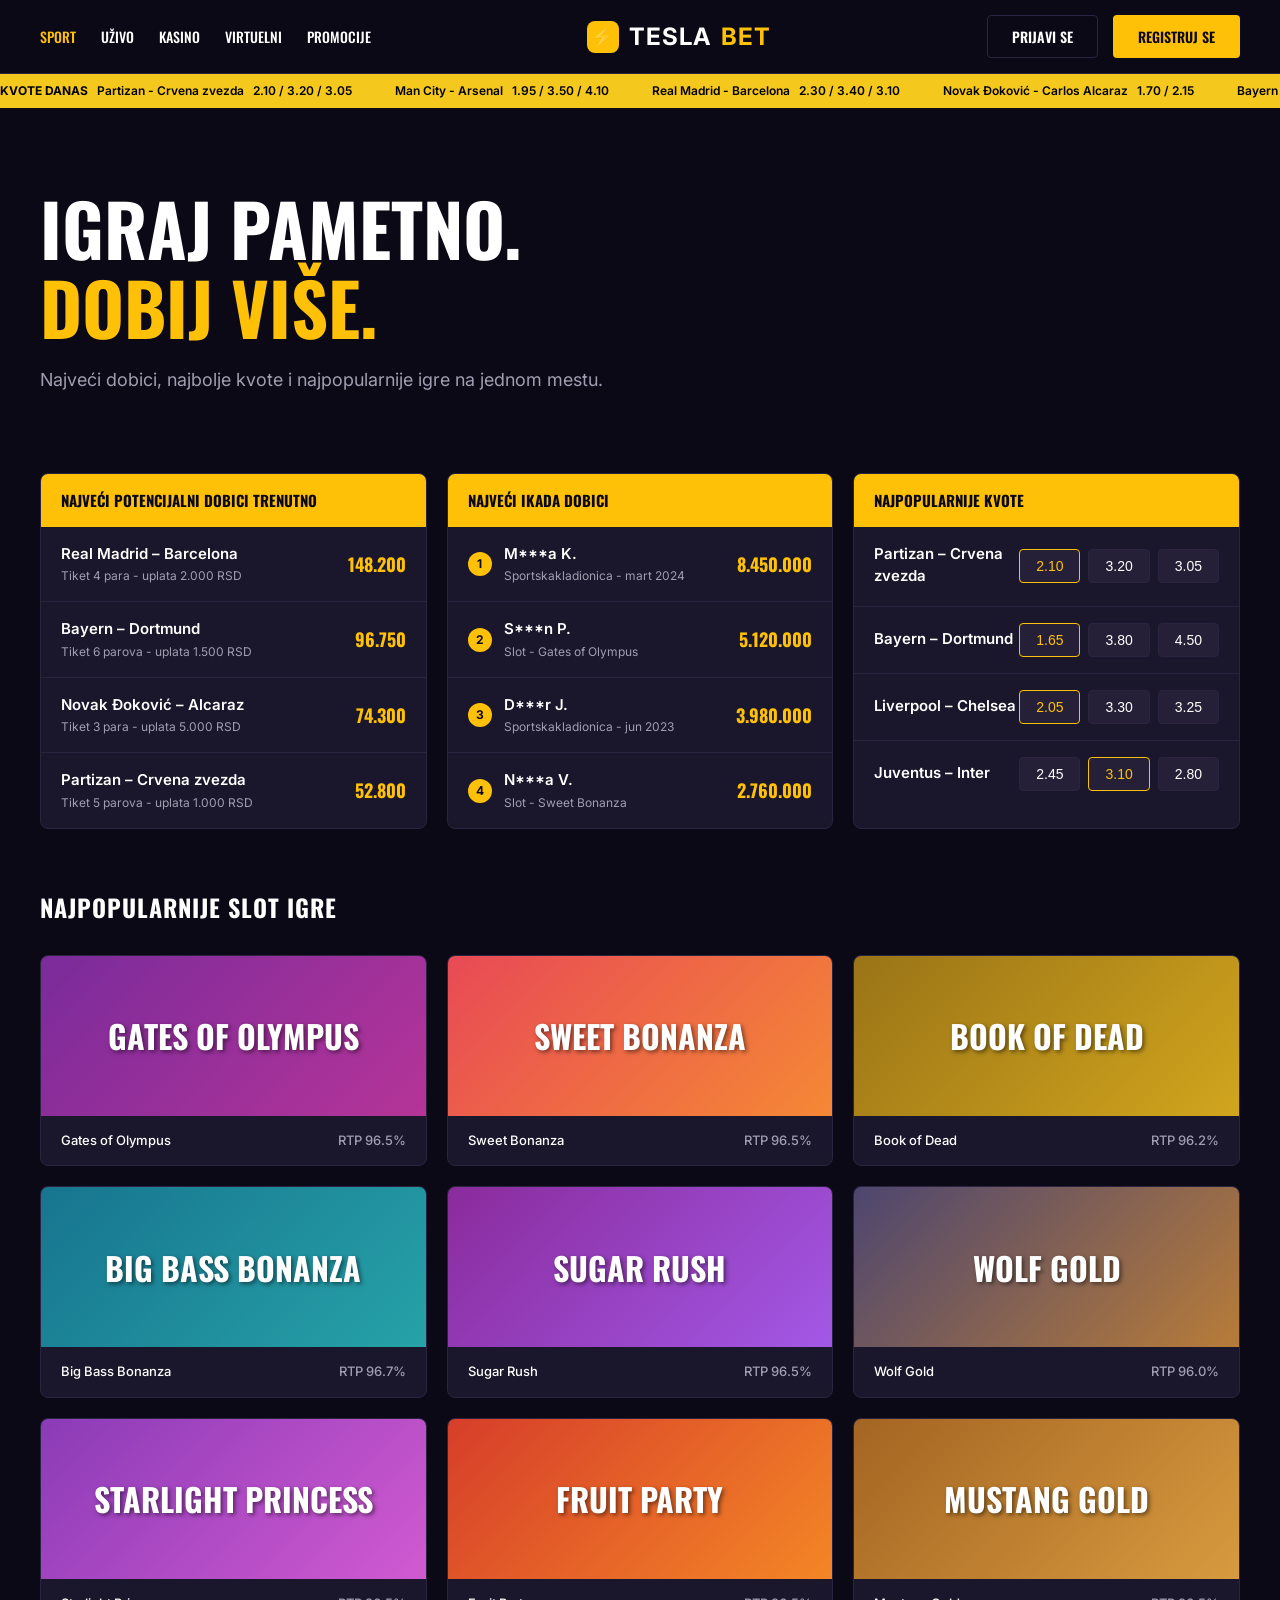
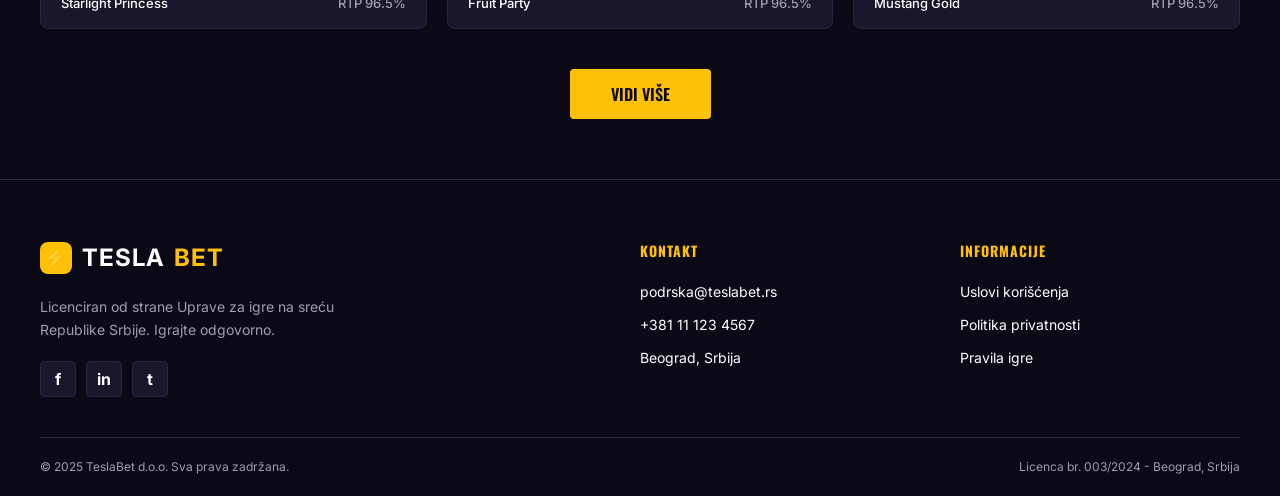
==== wwwroot/index.html @ c038f025 "Backend prepakovan" ====
<!DOCTYPE html>
<html lang="sr">
<head>
    <meta charset="UTF-8">
    <meta name="viewport" content="width=device-width, initial-scale=1.0">
    <title>Tesla Bet</title>
    <!-- Importing fonts to match the design -->
    <link href="https://fonts.googleapis.com/css2?family=Inter:wght@400;500;600&family=Oswald:wght@500;600;700&display=swap" rel="stylesheet">
    <link rel="stylesheet" href="pocetnaStrana.css">
</head>
<body>

    <!-- HEADER -->
    <header>
        <div class="nav-links">
            <a href="#" class="nav-link active">SPORT</a>
            <a href="#" class="nav-link">UŽIVO</a>
            <a href="#" class="nav-link">KASINO</a>
            <a href="#" class="nav-link">VIRTUELNI</a>
            <a href="#" class="nav-link">PROMOCIJE</a>
        </div>
        
        <div class="logo">
            <div class="logo-icon">⚡</div>
            <span>TESLA</span> <span class="yellow">BET</span>
        </div>

        <div class="auth-buttons">
            <button class="btn btn-outline"> <a href="/loginStrana/loginStrana.html">PRIJAVI SE</a> </button>
            <button class="btn btn-primary"> <a href="registracionaStrana.html">REGISTRUJ SE</a> </button>
        </div>
    </header>

    <!-- TICKER -->
    <div class="ticker-wrap">
        <div class="ticker-content">
            <span class="ticker-item"><strong>KVOTE DANAS</strong> &nbsp; Partizan - Crvena zvezda &nbsp; 2.10 / 3.20 / 3.05</span>
            <span class="ticker-item">Man City - Arsenal &nbsp; 1.95 / 3.50 / 4.10</span>
            <span class="ticker-item">Real Madrid - Barcelona &nbsp; 2.30 / 3.40 / 3.10</span>
            <span class="ticker-item">Novak Đoković - Carlos Alcaraz &nbsp; 1.70 / 2.15</span>
            <span class="ticker-item">Bayern - Dortmund &nbsp; 1.65 / 3.80 / 4.50</span>
            <span class="ticker-item">PSG - Marseille &nbsp; 1.55 / 3.90 / 5.00</span>
            <span class="ticker-item">Liverpool - Chelsea &nbsp; 2.05 / 3.30 / 3.25</span>
            
            <!-- Duplicated for infinite effect -->
            <span class="ticker-item"><strong>KVOTE DANAS</strong> &nbsp; Partizan - Crvena zvezda &nbsp; 2.10 / 3.20 / 3.05</span>
            <span class="ticker-item">Man City - Arsenal &nbsp; 1.95 / 3.50 / 4.10</span>
            <span class="ticker-item">Real Madrid - Barcelona &nbsp; 2.30 / 3.40 / 3.10</span>
            <span class="ticker-item">Novak Đoković - Carlos Alcaraz &nbsp; 1.70 / 2.15</span>
            <span class="ticker-item">Bayern - Dortmund &nbsp; 1.65 / 3.80 / 4.50</span>
            <span class="ticker-item">PSG - Marseille &nbsp; 1.55 / 3.90 / 5.00</span>
            <span class="ticker-item">Liverpool - Chelsea &nbsp; 2.05 / 3.30 / 3.25</span>
        </div>
    </div>

    <!-- HERO SECTION -->
    <section class="hero">
        <h1>IGRAJ PAMETNO.<br><span class="yellow">DOBIJ VIŠE.</span></h1>
        <p>Najveći dobici, najbolje kvote i najpopularnije igre na jednom mestu.</p>
    </section>

    <!-- DASHBOARD GRID (3 Columns) -->
    <section class="dashboard-grid">
        
        <!-- Column 1: Biggest Potential Wins -->
        <div class="card">
            <div class="card-header">NAJVEĆI POTENCIJALNI DOBICI TRENUTNO</div>
            <ul class="card-list">
                <li>
                    <div class="list-item-info">
                        <h4>Real Madrid – Barcelona</h4>
                        <p>Tiket 4 para - uplata 2.000 RSD</p>
                    </div>
                    <div class="list-item-value">148.200</div>
                </li>
                <li>
                    <div class="list-item-info">
                        <h4>Bayern – Dortmund</h4>
                        <p>Tiket 6 parova - uplata 1.500 RSD</p>
                    </div>
                    <div class="list-item-value">96.750</div>
                </li>
                <li>
                    <div class="list-item-info">
                        <h4>Novak Đoković – Alcaraz</h4>
                        <p>Tiket 3 para - uplata 5.000 RSD</p>
                    </div>
                    <div class="list-item-value">74.300</div>
                </li>
                <li>
                    <div class="list-item-info">
                        <h4>Partizan – Crvena zvezda</h4>
                        <p>Tiket 5 parova - uplata 1.000 RSD</p>
                    </div>
                    <div class="list-item-value">52.800</div>
                </li>
            </ul>
        </div>

        <!-- Column 2: Biggest Wins Ever -->
        <div class="card">
            <div class="card-header">NAJVEĆI IKADA DOBICI</div>
            <ul class="card-list">
                <li>
                    <div class="winner-item-left">
                        <div class="rank-circle">1</div>
                        <div class="list-item-info">
                            <h4>M***a K.</h4>
                            <p>Sportskakladionica - mart 2024</p>
                        </div>
                    </div>
                    <div class="list-item-value">8.450.000</div>
                </li>
                <li>
                    <div class="winner-item-left">
                        <div class="rank-circle">2</div>
                        <div class="list-item-info">
                            <h4>S***n P.</h4>
                            <p>Slot - Gates of Olympus</p>
                        </div>
                    </div>
                    <div class="list-item-value">5.120.000</div>
                </li>
                <li>
                    <div class="winner-item-left">
                        <div class="rank-circle">3</div>
                        <div class="list-item-info">
                            <h4>D***r J.</h4>
                            <p>Sportskakladionica - jun 2023</p>
                        </div>
                    </div>
                    <div class="list-item-value">3.980.000</div>
                </li>
                <li>
                    <div class="winner-item-left">
                        <div class="rank-circle">4</div>
                        <div class="list-item-info">
                            <h4>N***a V.</h4>
                            <p>Slot - Sweet Bonanza</p>
                        </div>
                    </div>
                    <div class="list-item-value">2.760.000</div>
                </li>
            </ul>
        </div>

        <!-- Column 3: Most Popular Odds -->
        <div class="card">
            <div class="card-header">NAJPOPULARNIJE KVOTE</div>
            <ul class="card-list">
                <li>
                    <div class="list-item-info">
                        <h4>Partizan – Crvena zvezda</h4>
                    </div>
                    <div class="odds-grid">
                        <button class="odds-btn active">2.10</button>
                        <button class="odds-btn">3.20</button>
                        <button class="odds-btn">3.05</button>
                    </div>
                </li>
                <li>
                    <div class="list-item-info">
                        <h4>Bayern – Dortmund</h4>
                    </div>
                    <div class="odds-grid">
                        <button class="odds-btn active">1.65</button>
                        <button class="odds-btn">3.80</button>
                        <button class="odds-btn">4.50</button>
                    </div>
                </li>
                <li>
                    <div class="list-item-info">
                        <h4>Liverpool – Chelsea</h4>
                    </div>
                    <div class="odds-grid">
                        <button class="odds-btn active">2.05</button>
                        <button class="odds-btn">3.30</button>
                        <button class="odds-btn">3.25</button>
                    </div>
                </li>
                <li>
                    <div class="list-item-info">
                        <h4>Juventus – Inter</h4>
                    </div>
                    <div class="odds-grid">
                        <button class="odds-btn">2.45</button>
                        <button class="odds-btn active">3.10</button>
                        <button class="odds-btn">2.80</button>
                    </div>
                </li>
            </ul>
        </div>

    </section>

    <!-- SLOT GAMES SECTION -->
    <section class="slots-section">
        <h2 class="section-title">NAJPOPULARNIJE SLOT IGRE</h2>
        
        <div class="slots-grid">
            <!-- Row 1 -->
            <div class="slot-card">
                <div class="slot-image bg-gates">
                    <h3>GATES OF OLYMPUS</h3>
                </div>
                <div class="slot-info">
                    <span>Gates of Olympus</span>
                    <span class="rtp">RTP 96.5%</span>
                </div>
            </div>
            <div class="slot-card">
                <div class="slot-image bg-sweet">
                    <h3>SWEET BONANZA</h3>
                </div>
                <div class="slot-info">
                    <span>Sweet Bonanza</span>
                    <span class="rtp">RTP 96.5%</span>
                </div>
            </div>
            <div class="slot-card">
                <div class="slot-image bg-book">
                    <h3>BOOK OF DEAD</h3>
                </div>
                <div class="slot-info">
                    <span>Book of Dead</span>
                    <span class="rtp">RTP 96.2%</span>
                </div>
            </div>

            <!-- Row 2 -->
            <div class="slot-card">
                <div class="slot-image bg-bigbass">
                    <h3>BIG BASS BONANZA</h3>
                </div>
                <div class="slot-info">
                    <span>Big Bass Bonanza</span>
                    <span class="rtp">RTP 96.7%</span>
                </div>
            </div>
            <div class="slot-card">
                <div class="slot-image bg-sugar">
                    <h3>SUGAR RUSH</h3>
                </div>
                <div class="slot-info">
                    <span>Sugar Rush</span>
                    <span class="rtp">RTP 96.5%</span>
                </div>
            </div>
            <div class="slot-card">
                <div class="slot-image bg-wolf">
                    <h3>WOLF GOLD</h3>
                </div>
                <div class="slot-info">
                    <span>Wolf Gold</span>
                    <span class="rtp">RTP 96.0%</span>
                </div>
            </div>

            <!-- Row 3 -->
            <div class="slot-card">
                <div class="slot-image bg-starlight">
                    <h3>STARLIGHT PRINCESS</h3>
                </div>
                <div class="slot-info">
                    <span>Starlight Princess</span>
                    <span class="rtp">RTP 96.5%</span>
                </div>
            </div>
            <div class="slot-card">
                <div class="slot-image bg-fruit">
                    <h3>FRUIT PARTY</h3>
                </div>
                <div class="slot-info">
                    <span>Fruit Party</span>
                    <span class="rtp">RTP 96.5%</span>
                </div>
            </div>
            <div class="slot-card">
                <div class="slot-image bg-mustang">
                    <h3>MUSTANG GOLD</h3>
                </div>
                <div class="slot-info">
                    <span>Mustang Gold</span>
                    <span class="rtp">RTP 96.5%</span>
                </div>
            </div>
        </div>

        <button class="btn btn-primary btn-see-more">VIDI VIŠE</button>
    </section>

    <!-- FOOTER -->
    <footer>
        <div class="footer-content">
            <div class="footer-brand">
                <div class="logo">
                    <div class="logo-icon">⚡</div>
                    <span>TESLA</span> <span class="yellow">BET</span>
                </div>
                <p>Licenciran od strane Uprave za igre na sreću Republike Srbije. Igrajte odgovorno.</p>
                <div class="social-icons">
                    <a href="#" class="social-icon">f</a>
                    <a href="#" class="social-icon">in</a>
                    <a href="#" class="social-icon">t</a>
                </div>
            </div>

            <div class="footer-column">
                <h4>KONTAKT</h4>
                <ul>
                    <li><a href="mailto:podrska@teslabet.rs">podrska@teslabet.rs</a></li>
                    <li><a href="tel:+381111234567">+381 11 123 4567</a></li>
                    <li>Beograd, Srbija</li>
                </ul>
            </div>

            <div class="footer-column">
                <h4>INFORMACIJE</h4>
                <ul>
                    <li><a href="#">Uslovi korišćenja</a></li>
                    <li><a href="#">Politika privatnosti</a></li>
                    <li><a href="#">Pravila igre</a></li>
                </ul>
            </div>
        </div>

        <div class="footer-bottom">
            <p>© 2025 TeslaBet d.o.o. Sva prava zadržana.</p>
            <p>Licenca br. 003/2024 - Beograd, Srbija</p>
        </div>
    </footer>
 
</body>
</html>
---- wwwroot/pocetnaStrana.css ----
:root {
            /* Colors */
            --bg-dark: #0b0915;
            --bg-panel: #1a162b;
            --bg-panel-hover: #221c36;
            --primary-yellow: #ffc107;
            --primary-yellow-hover: #e0a800;
            --text-light: #ffffff;
            --text-muted: #a09eb0;
            --border-color: #2a2440;
            --ticker-bg: #f5c81e;
            --ticker-text: #000000;
        }

        * {
            margin: 0;
            padding: 0;
            box-sizing: border-box;
        }

        body {
            font-family: 'Inter', sans-serif;
            background-color: var(--bg-dark);
            color: var(--text-light);
            line-height: 1.5;
            overflow-x: hidden;
        }

        /* Typography */
        h1, h2, h3, h4, .brand-text, .nav-link, .btn, .section-title {
            font-family: 'Oswald', sans-serif;
            text-transform: uppercase;
        }

        a {
            text-decoration: none;
            color: inherit;
        }

        /* --- HEADER --- */
        header {
            display: flex;
            justify-content: space-between;
            align-items: center;
            padding: 15px 40px;
            background-color: var(--bg-dark);
            border-bottom: 1px solid var(--border-color);
        }

        .nav-links {
            display: flex;
            gap: 25px;
            font-weight: 500;
            font-size: 14px;
        }

        .nav-link:hover, .nav-link.active {
            color: var(--primary-yellow);
        }

        .logo {
            display: flex;
            align-items: center;
            gap: 10px;
            font-size: 24px;
            font-weight: 700;
            letter-spacing: 1px;
        }

        .logo-icon {
            background-color: var(--primary-yellow);
            color: var(--bg-dark);
            width: 32px;
            height: 32px;
            border-radius: 8px;
            display: flex;
            justify-content: center;
            align-items: center;
            font-weight: 900;
            font-size: 20px;
        }

        .logo span.yellow {
            color: var(--primary-yellow);
        }

        .auth-buttons {
            display: flex;
            gap: 15px;
        }

        .btn {
            padding: 10px 24px;
            border-radius: 4px;
            font-weight: 600;
            font-size: 14px;
            cursor: pointer;
            border: 1px solid transparent;
            transition: 0.2s ease;
        }

        .btn-outline {
            background: transparent;
            border-color: var(--border-color);
            color: var(--text-light);
        }

        .btn-outline:hover {
            border-color: var(--text-light);
        }

        .btn-primary {
            background-color: var(--primary-yellow);
            color: var(--bg-dark);
        }

        .btn-primary:hover {
            background-color: var(--primary-yellow-hover);
        }

        /* --- TICKER --- */
        .ticker-wrap {
            background-color: var(--ticker-bg);
            color: var(--ticker-text);
            padding: 8px 0;
            overflow: hidden;
            white-space: nowrap;
            font-size: 12px;
            font-weight: 600;
            font-family: 'Inter', sans-serif;
        }

        .ticker-content {
            display: inline-block;
            animation: ticker 25s linear infinite;
        }

        .ticker-item {
            margin-right: 40px;
        }

        @keyframes ticker {
            0% { transform: translate3d(0, 0, 0); }
            100% { transform: translate3d(-50%, 0, 0); }
        }

        /* --- HERO SECTION --- */
        .hero {
            padding: 80px 40px 40px;
            max-width: 1400px;
            margin: 0 auto;
        }

        .hero h1 {
            font-size: 72px;
            line-height: 1.1;
            margin-bottom: 20px;
        }

        .hero h1 .yellow {
            color: var(--primary-yellow);
        }

        .hero p {
            color: var(--text-muted);
            font-size: 18px;
            max-width: 600px;
        }

        /* --- MAIN DASHBOARD CARDS --- */
        .dashboard-grid {
            display: grid;
            grid-template-columns: repeat(3, 1fr);
            gap: 20px;
            max-width: 1400px;
            margin: 40px auto;
            padding: 0 40px;
        }

        .card {
            background-color: var(--bg-panel);
            border-radius: 8px;
            overflow: hidden;
            border: 1px solid var(--border-color);
        }

        .card-header {
            background-color: var(--primary-yellow);
            color: var(--bg-dark);
            padding: 15px 20px;
            font-weight: 700;
            font-size: 15px;
            text-transform: uppercase;
            font-family: 'Oswald', sans-serif;
        }

        .card-list {
            list-style: none;
        }

        .card-list li {
            display: flex;
            justify-content: space-between;
            align-items: center;
            padding: 16px 20px;
            border-bottom: 1px solid var(--border-color);
        }

        .card-list li:last-child {
            border-bottom: none;
        }

        .list-item-info h4 {
            font-size: 15px;
            font-weight: 600;
            font-family: 'Inter', sans-serif;
            text-transform: none;
            margin-bottom: 2px;
        }

        .list-item-info p {
            font-size: 12px;
            color: var(--text-muted);
        }

        .list-item-value {
            color: var(--primary-yellow);
            font-weight: 700;
            font-size: 18px;
            font-family: 'Oswald', sans-serif;
        }

        /* Winner List Specifics */
        .rank-circle {
            width: 24px;
            height: 24px;
            border-radius: 50%;
            background-color: var(--primary-yellow);
            color: var(--bg-dark);
            display: flex;
            justify-content: center;
            align-items: center;
            font-weight: bold;
            font-size: 12px;
            margin-right: 12px;
            flex-shrink: 0;
        }

        .winner-item-left {
            display: flex;
            align-items: center;
        }

        /* Odds Grid */
        .odds-grid {
            display: flex;
            gap: 8px;
        }

        .odds-btn {
            background-color: #252038;
            border: 1px solid var(--border-color);
            color: var(--text-light);
            padding: 8px 16px;
            border-radius: 4px;
            font-size: 14px;
            font-weight: 500;
            cursor: pointer;
            transition: 0.2s;
        }

        .odds-btn:hover {
            border-color: var(--primary-yellow);
        }

        .odds-btn.active {
            border-color: var(--primary-yellow);
            color: var(--primary-yellow);
        }

        /* --- SLOT GAMES SECTION --- */
        .slots-section {
            max-width: 1400px;
            margin: 60px auto;
            padding: 0 40px;
            text-align: center;
        }

        .section-title {
            text-align: left;
            font-size: 24px;
            margin-bottom: 30px;
            letter-spacing: 1px;
        }

        .slots-grid {
            display: grid;
            grid-template-columns: repeat(3, 1fr);
            gap: 20px;
            margin-bottom: 40px;
        }

        .slot-card {
            border-radius: 8px;
            overflow: hidden;
            background-color: var(--bg-panel);
            border: 1px solid var(--border-color);
            cursor: pointer;
            transition: transform 0.2s;
        }

        .slot-card:hover {
            transform: translateY(-4px);
        }

        /* Creating the colorful gradients based on screenshots */
        .slot-image {
            height: 160px;
            display: flex;
            justify-content: center;
            align-items: center;
            padding: 20px;
        }

        .slot-image h3 {
            font-size: 32px;
            text-shadow: 2px 2px 4px rgba(0,0,0,0.5);
            line-height: 1.1;
        }

        .bg-gates { background: linear-gradient(135deg, #7a2b9b, #b53498); }
        .bg-sweet { background: linear-gradient(135deg, #e84a55, #f58835); }
        .bg-book { background: linear-gradient(135deg, #9a7417, #d1a51d); }
        .bg-bigbass { background: linear-gradient(135deg, #17758f, #26a2a8); }
        .bg-sugar { background: linear-gradient(135deg, #8a2b9c, #a358e6); }
        .bg-wolf { background: linear-gradient(135deg, #4d4670, #b87c38); }
        .bg-starlight { background: linear-gradient(135deg, #8b3bb7, #d15ad1); }
        .bg-fruit { background: linear-gradient(135deg, #d63e2a, #f48626); }
        .bg-mustang { background: linear-gradient(135deg, #a36522, #d89a3e); }

        .slot-info {
            display: flex;
            justify-content: space-between;
            padding: 15px 20px;
            font-size: 13px;
            font-weight: 500;
        }

        .slot-info .rtp {
            color: var(--text-muted);
        }

        .btn-see-more {
            padding: 12px 40px;
            font-size: 16px;
        }

        /* --- FOOTER --- */
        footer {
            border-top: 1px solid var(--border-color);
            padding: 60px 40px 20px;
            margin-top: 60px;
        }

        .footer-content {
            max-width: 1400px;
            margin: 0 auto;
            display: grid;
            grid-template-columns: 2fr 1fr 1fr;
            gap: 40px;
            margin-bottom: 40px;
        }

        .footer-brand p {
            color: var(--text-muted);
            font-size: 14px;
            margin: 20px 0;
            max-width: 350px;
            line-height: 1.6;
        }

        .social-icons {
            display: flex;
            gap: 10px;
        }

        .social-icon {
            width: 36px;
            height: 36px;
            background-color: var(--bg-panel);
            border: 1px solid var(--border-color);
            border-radius: 4px;
            display: flex;
            justify-content: center;
            align-items: center;
            color: var(--text-light);
            font-weight: bold;
            font-family: 'Inter', sans-serif;
        }

        .social-icon:hover {
            background-color: var(--border-color);
        }

        .footer-column h4 {
            color: var(--primary-yellow);
            font-size: 14px;
            margin-bottom: 20px;
            letter-spacing: 1px;
        }

        .footer-column ul {
            list-style: none;
        }

        .footer-column ul li {
            margin-bottom: 12px;
            font-size: 14px;
            color: var(--text-light);
        }

        .footer-column ul li a:hover {
            color: var(--primary-yellow);
        }

        .footer-bottom {
            max-width: 1400px;
            margin: 0 auto;
            padding-top: 20px;
            border-top: 1px solid var(--border-color);
            display: flex;
            justify-content: space-between;
            font-size: 12px;
            color: var(--text-muted);
        }

        /* --- RESPONSIVE DESIGN --- */
        @media (max-width: 1024px) {
            .dashboard-grid, .slots-grid {
                grid-template-columns: repeat(2, 1fr);
            }
            .hero h1 { font-size: 56px; }
            .footer-content { grid-template-columns: 1fr 1fr; }
        }

        @media (max-width: 768px) {
            header { flex-wrap: wrap; gap: 15px; justify-content: center; }
            .nav-links { display: none; /* Hide main nav on mobile for simplicity */ }
            .dashboard-grid, .slots-grid {
                grid-template-columns: 1fr;
            }
            .hero h1 { font-size: 40px; }
            .footer-content { grid-template-columns: 1fr; }
            .footer-bottom { flex-direction: column; gap: 10px; text-align: center; }
            .hero, .dashboard-grid, .slots-section { padding-left: 20px; padding-right: 20px; }
        }
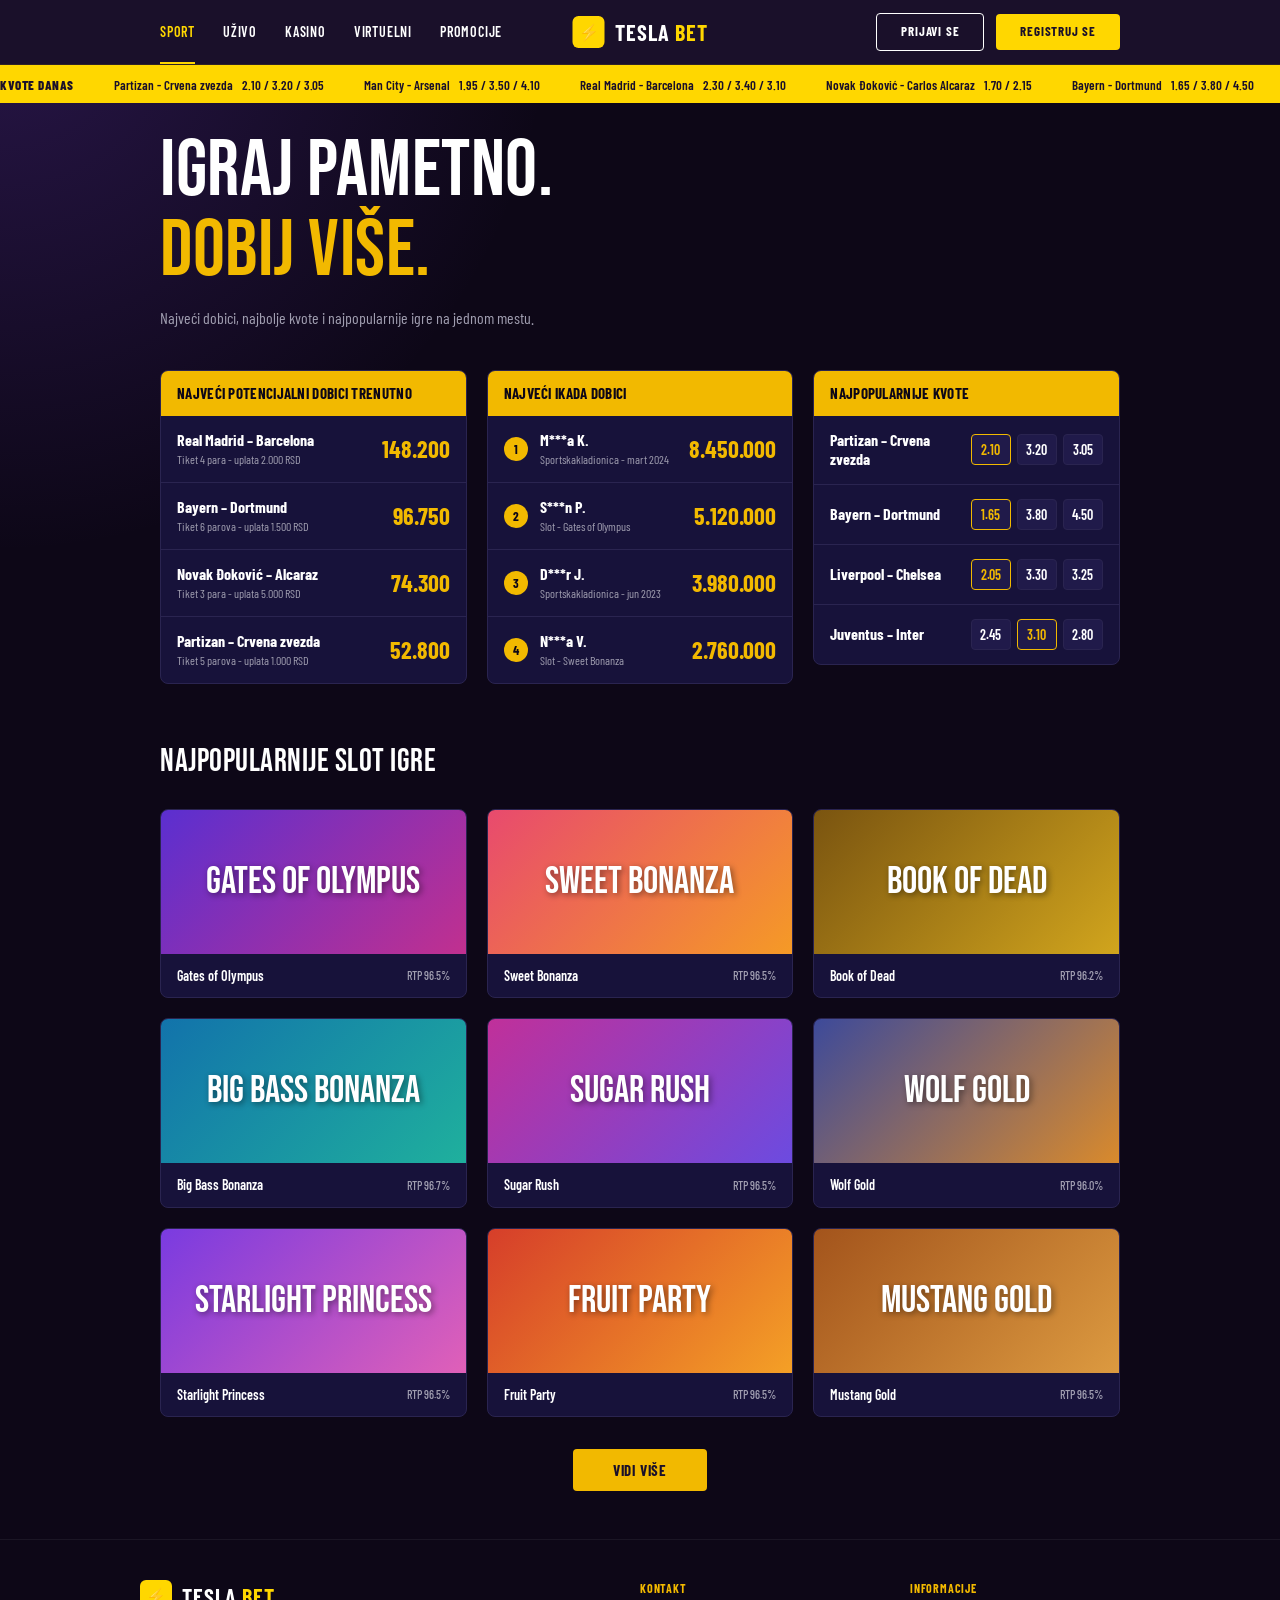
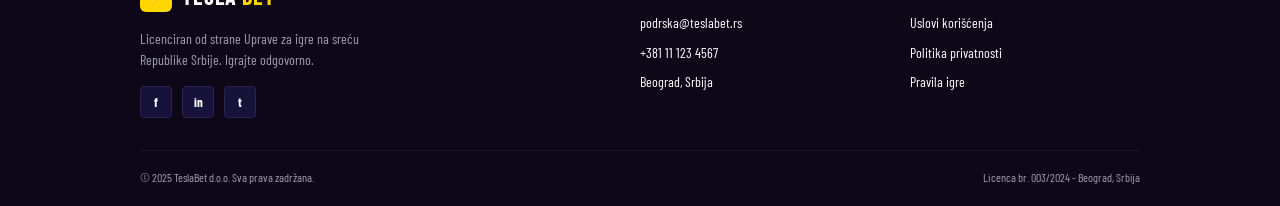
==== commit d64be0c5: "ispravka index.html / loginStrane & registracioneStrane klizeca traka sa igrama" ====
--- a/wwwroot/index.html
+++ b/wwwroot/index.html
@@ -4,46 +4,51 @@
     <meta charset="UTF-8">
     <meta name="viewport" content="width=device-width, initial-scale=1.0">
     <title>Tesla Bet</title>
-    <!-- Importing fonts to match the design -->
-    <link href="https://fonts.googleapis.com/css2?family=Inter:wght@400;500;600&family=Oswald:wght@500;600;700&display=swap" rel="stylesheet">
+    <link rel="preconnect" href="https://fonts.googleapis.com">
+    <link rel="preconnect" href="https://fonts.gstatic.com" crossorigin>
+    <link href="https://fonts.googleapis.com/css2?family=Bebas+Neue&family=Barlow+Condensed:wght@400;500;600;700;800&display=swap" rel="stylesheet">
     <link rel="stylesheet" href="pocetnaStrana.css">
 </head>
 <body>
 
-    <!-- HEADER -->
-    <header>
-        <div class="nav-links">
-            <a href="#" class="nav-link active">SPORT</a>
-            <a href="#" class="nav-link">UŽIVO</a>
-            <a href="#" class="nav-link">KASINO</a>
-            <a href="#" class="nav-link">VIRTUELNI</a>
-            <a href="#" class="nav-link">PROMOCIJE</a>
-        </div>
-        
-        <div class="logo">
-            <div class="logo-icon">⚡</div>
-            <span>TESLA</span> <span class="yellow">BET</span>
-        </div>
-
-        <div class="auth-buttons">
-            <button class="btn btn-outline"> <a href="/loginStrana/loginStrana.html">PRIJAVI SE</a> </button>
-            <button class="btn btn-primary"> <a href="registracionaStrana.html">REGISTRUJ SE</a> </button>
+    <!-- ===== HEADER ===== -->
+    <header class="header">
+        <div class="header-top">
+            <nav class="header-nav">
+                <a href="#" class="active">Sport</a>
+                <a href="#">Uživo</a>
+                <a href="#">Kasino</a>
+                <a href="#">Virtuelni</a>
+                <a href="#">Promocije</a>
+            </nav>
+
+            <a href="/wwwroot/index.html" class="header-logo">
+                <div class="logo-icon">⚡</div>
+                <div class="logo-text">Tesla <span class="yellow">Bet</span></div>
+            </a>
+
+            <div class="header-actions">
+                <a href="/wwwroot/loginStrana/loginStrana.html" class="btn-outline">Prijavi se</a>
+                <a href="/wwwroot/registracionaStrana.html" class="btn-primary">Registruj se</a>
+            </div>
         </div>
     </header>
 
-    <!-- TICKER -->
-    <div class="ticker-wrap">
-        <div class="ticker-content">
-            <span class="ticker-item"><strong>KVOTE DANAS</strong> &nbsp; Partizan - Crvena zvezda &nbsp; 2.10 / 3.20 / 3.05</span>
+    <!-- ===== TICKER ===== -->
+    <div class="sports-ticker">
+        <div class="sports-ticker-inner">
+            <span class="ticker-item"><strong>Kvote danas</strong></span>
+            <span class="ticker-item">Partizan - Crvena zvezda &nbsp; 2.10 / 3.20 / 3.05</span>
             <span class="ticker-item">Man City - Arsenal &nbsp; 1.95 / 3.50 / 4.10</span>
             <span class="ticker-item">Real Madrid - Barcelona &nbsp; 2.30 / 3.40 / 3.10</span>
             <span class="ticker-item">Novak Đoković - Carlos Alcaraz &nbsp; 1.70 / 2.15</span>
             <span class="ticker-item">Bayern - Dortmund &nbsp; 1.65 / 3.80 / 4.50</span>
             <span class="ticker-item">PSG - Marseille &nbsp; 1.55 / 3.90 / 5.00</span>
             <span class="ticker-item">Liverpool - Chelsea &nbsp; 2.05 / 3.30 / 3.25</span>
-            
-            <!-- Duplicated for infinite effect -->
-            <span class="ticker-item"><strong>KVOTE DANAS</strong> &nbsp; Partizan - Crvena zvezda &nbsp; 2.10 / 3.20 / 3.05</span>
+
+            <!-- Duplirano za neprekidnu animaciju -->
+            <span class="ticker-item"><strong>Kvote danas</strong></span>
+            <span class="ticker-item">Partizan - Crvena zvezda &nbsp; 2.10 / 3.20 / 3.05</span>
             <span class="ticker-item">Man City - Arsenal &nbsp; 1.95 / 3.50 / 4.10</span>
             <span class="ticker-item">Real Madrid - Barcelona &nbsp; 2.30 / 3.40 / 3.10</span>
             <span class="ticker-item">Novak Đoković - Carlos Alcaraz &nbsp; 1.70 / 2.15</span>
@@ -53,249 +58,194 @@
         </div>
     </div>
 
-    <!-- HERO SECTION -->
-    <section class="hero">
-        <h1>IGRAJ PAMETNO.<br><span class="yellow">DOBIJ VIŠE.</span></h1>
-        <p>Najveći dobici, najbolje kvote i najpopularnije igre na jednom mestu.</p>
-    </section>
-
-    <!-- DASHBOARD GRID (3 Columns) -->
-    <section class="dashboard-grid">
-        
-        <!-- Column 1: Biggest Potential Wins -->
-        <div class="card">
-            <div class="card-header">NAJVEĆI POTENCIJALNI DOBICI TRENUTNO</div>
-            <ul class="card-list">
-                <li>
-                    <div class="list-item-info">
-                        <h4>Real Madrid – Barcelona</h4>
-                        <p>Tiket 4 para - uplata 2.000 RSD</p>
-                    </div>
-                    <div class="list-item-value">148.200</div>
-                </li>
-                <li>
-                    <div class="list-item-info">
-                        <h4>Bayern – Dortmund</h4>
-                        <p>Tiket 6 parova - uplata 1.500 RSD</p>
-                    </div>
-                    <div class="list-item-value">96.750</div>
-                </li>
-                <li>
-                    <div class="list-item-info">
-                        <h4>Novak Đoković – Alcaraz</h4>
-                        <p>Tiket 3 para - uplata 5.000 RSD</p>
-                    </div>
-                    <div class="list-item-value">74.300</div>
-                </li>
-                <li>
-                    <div class="list-item-info">
-                        <h4>Partizan – Crvena zvezda</h4>
-                        <p>Tiket 5 parova - uplata 1.000 RSD</p>
-                    </div>
-                    <div class="list-item-value">52.800</div>
-                </li>
-            </ul>
-        </div>
-
-        <!-- Column 2: Biggest Wins Ever -->
-        <div class="card">
-            <div class="card-header">NAJVEĆI IKADA DOBICI</div>
-            <ul class="card-list">
-                <li>
-                    <div class="winner-item-left">
-                        <div class="rank-circle">1</div>
-                        <div class="list-item-info">
-                            <h4>M***a K.</h4>
-                            <p>Sportskakladionica - mart 2024</p>
-                        </div>
-                    </div>
-                    <div class="list-item-value">8.450.000</div>
-                </li>
-                <li>
-                    <div class="winner-item-left">
-                        <div class="rank-circle">2</div>
-                        <div class="list-item-info">
-                            <h4>S***n P.</h4>
-                            <p>Slot - Gates of Olympus</p>
-                        </div>
-                    </div>
-                    <div class="list-item-value">5.120.000</div>
-                </li>
-                <li>
-                    <div class="winner-item-left">
-                        <div class="rank-circle">3</div>
-                        <div class="list-item-info">
-                            <h4>D***r J.</h4>
-                            <p>Sportskakladionica - jun 2023</p>
-                        </div>
-                    </div>
-                    <div class="list-item-value">3.980.000</div>
-                </li>
-                <li>
-                    <div class="winner-item-left">
-                        <div class="rank-circle">4</div>
-                        <div class="list-item-info">
-                            <h4>N***a V.</h4>
-                            <p>Slot - Sweet Bonanza</p>
-                        </div>
-                    </div>
-                    <div class="list-item-value">2.760.000</div>
-                </li>
-            </ul>
-        </div>
-
-        <!-- Column 3: Most Popular Odds -->
-        <div class="card">
-            <div class="card-header">NAJPOPULARNIJE KVOTE</div>
-            <ul class="card-list">
-                <li>
-                    <div class="list-item-info">
-                        <h4>Partizan – Crvena zvezda</h4>
-                    </div>
-                    <div class="odds-grid">
-                        <button class="odds-btn active">2.10</button>
-                        <button class="odds-btn">3.20</button>
-                        <button class="odds-btn">3.05</button>
-                    </div>
-                </li>
-                <li>
-                    <div class="list-item-info">
-                        <h4>Bayern – Dortmund</h4>
-                    </div>
-                    <div class="odds-grid">
-                        <button class="odds-btn active">1.65</button>
-                        <button class="odds-btn">3.80</button>
-                        <button class="odds-btn">4.50</button>
-                    </div>
-                </li>
-                <li>
-                    <div class="list-item-info">
-                        <h4>Liverpool – Chelsea</h4>
-                    </div>
-                    <div class="odds-grid">
-                        <button class="odds-btn active">2.05</button>
-                        <button class="odds-btn">3.30</button>
-                        <button class="odds-btn">3.25</button>
-                    </div>
-                </li>
-                <li>
-                    <div class="list-item-info">
-                        <h4>Juventus – Inter</h4>
-                    </div>
-                    <div class="odds-grid">
-                        <button class="odds-btn">2.45</button>
-                        <button class="odds-btn active">3.10</button>
-                        <button class="odds-btn">2.80</button>
-                    </div>
-                </li>
-            </ul>
-        </div>
-
-    </section>
-
-    <!-- SLOT GAMES SECTION -->
-    <section class="slots-section">
-        <h2 class="section-title">NAJPOPULARNIJE SLOT IGRE</h2>
-        
-        <div class="slots-grid">
-            <!-- Row 1 -->
-            <div class="slot-card">
-                <div class="slot-image bg-gates">
-                    <h3>GATES OF OLYMPUS</h3>
-                </div>
-                <div class="slot-info">
-                    <span>Gates of Olympus</span>
-                    <span class="rtp">RTP 96.5%</span>
-                </div>
-            </div>
-            <div class="slot-card">
-                <div class="slot-image bg-sweet">
-                    <h3>SWEET BONANZA</h3>
-                </div>
-                <div class="slot-info">
-                    <span>Sweet Bonanza</span>
-                    <span class="rtp">RTP 96.5%</span>
-                </div>
-            </div>
-            <div class="slot-card">
-                <div class="slot-image bg-book">
-                    <h3>BOOK OF DEAD</h3>
-                </div>
-                <div class="slot-info">
-                    <span>Book of Dead</span>
-                    <span class="rtp">RTP 96.2%</span>
-                </div>
-            </div>
-
-            <!-- Row 2 -->
-            <div class="slot-card">
-                <div class="slot-image bg-bigbass">
-                    <h3>BIG BASS BONANZA</h3>
-                </div>
-                <div class="slot-info">
-                    <span>Big Bass Bonanza</span>
-                    <span class="rtp">RTP 96.7%</span>
-                </div>
-            </div>
-            <div class="slot-card">
-                <div class="slot-image bg-sugar">
-                    <h3>SUGAR RUSH</h3>
-                </div>
-                <div class="slot-info">
-                    <span>Sugar Rush</span>
-                    <span class="rtp">RTP 96.5%</span>
-                </div>
-            </div>
-            <div class="slot-card">
-                <div class="slot-image bg-wolf">
-                    <h3>WOLF GOLD</h3>
-                </div>
-                <div class="slot-info">
-                    <span>Wolf Gold</span>
-                    <span class="rtp">RTP 96.0%</span>
-                </div>
-            </div>
-
-            <!-- Row 3 -->
-            <div class="slot-card">
-                <div class="slot-image bg-starlight">
-                    <h3>STARLIGHT PRINCESS</h3>
-                </div>
-                <div class="slot-info">
-                    <span>Starlight Princess</span>
-                    <span class="rtp">RTP 96.5%</span>
-                </div>
-            </div>
-            <div class="slot-card">
-                <div class="slot-image bg-fruit">
-                    <h3>FRUIT PARTY</h3>
-                </div>
-                <div class="slot-info">
-                    <span>Fruit Party</span>
-                    <span class="rtp">RTP 96.5%</span>
-                </div>
-            </div>
-            <div class="slot-card">
-                <div class="slot-image bg-mustang">
-                    <h3>MUSTANG GOLD</h3>
-                </div>
-                <div class="slot-info">
-                    <span>Mustang Gold</span>
-                    <span class="rtp">RTP 96.5%</span>
-                </div>
-            </div>
-        </div>
-
-        <button class="btn btn-primary btn-see-more">VIDI VIŠE</button>
-    </section>
-
-    <!-- FOOTER -->
-    <footer>
+    <main>
+        <!-- ===== HERO ===== -->
+        <section class="hero">
+            <h1>Igraj pametno.<br><span class="yellow">Dobij više.</span></h1>
+            <p>Najveći dobici, najbolje kvote i najpopularnije igre na jednom mestu.</p>
+        </section>
+
+        <!-- ===== KARTICE ===== -->
+        <section class="dashboard-grid">
+
+            <!-- Najveći potencijalni dobici -->
+            <div class="card">
+                <div class="card-header">Najveći potencijalni dobici trenutno</div>
+                <ul class="card-list">
+                    <li>
+                        <div class="list-item-info">
+                            <h4>Real Madrid – Barcelona</h4>
+                            <p>Tiket 4 para - uplata 2.000 RSD</p>
+                        </div>
+                        <div class="list-item-value">148.200</div>
+                    </li>
+                    <li>
+                        <div class="list-item-info">
+                            <h4>Bayern – Dortmund</h4>
+                            <p>Tiket 6 parova - uplata 1.500 RSD</p>
+                        </div>
+                        <div class="list-item-value">96.750</div>
+                    </li>
+                    <li>
+                        <div class="list-item-info">
+                            <h4>Novak Đoković – Alcaraz</h4>
+                            <p>Tiket 3 para - uplata 5.000 RSD</p>
+                        </div>
+                        <div class="list-item-value">74.300</div>
+                    </li>
+                    <li>
+                        <div class="list-item-info">
+                            <h4>Partizan – Crvena zvezda</h4>
+                            <p>Tiket 5 parova - uplata 1.000 RSD</p>
+                        </div>
+                        <div class="list-item-value">52.800</div>
+                    </li>
+                </ul>
+            </div>
+
+            <!-- Najveći ikada dobici -->
+            <div class="card">
+                <div class="card-header">Najveći ikada dobici</div>
+                <ul class="card-list">
+                    <li>
+                        <div class="winner-item-left">
+                            <div class="rank-circle">1</div>
+                            <div class="list-item-info">
+                                <h4>M***a K.</h4>
+                                <p>Sportskakladionica - mart 2024</p>
+                            </div>
+                        </div>
+                        <div class="list-item-value">8.450.000</div>
+                    </li>
+                    <li>
+                        <div class="winner-item-left">
+                            <div class="rank-circle">2</div>
+                            <div class="list-item-info">
+                                <h4>S***n P.</h4>
+                                <p>Slot - Gates of Olympus</p>
+                            </div>
+                        </div>
+                        <div class="list-item-value">5.120.000</div>
+                    </li>
+                    <li>
+                        <div class="winner-item-left">
+                            <div class="rank-circle">3</div>
+                            <div class="list-item-info">
+                                <h4>D***r J.</h4>
+                                <p>Sportskakladionica - jun 2023</p>
+                            </div>
+                        </div>
+                        <div class="list-item-value">3.980.000</div>
+                    </li>
+                    <li>
+                        <div class="winner-item-left">
+                            <div class="rank-circle">4</div>
+                            <div class="list-item-info">
+                                <h4>N***a V.</h4>
+                                <p>Slot - Sweet Bonanza</p>
+                            </div>
+                        </div>
+                        <div class="list-item-value">2.760.000</div>
+                    </li>
+                </ul>
+            </div>
+
+            <!-- Najpopularnije kvote -->
+            <div class="card">
+                <div class="card-header">Najpopularnije kvote</div>
+                <ul class="card-list">
+                    <li>
+                        <div class="list-item-info"><h4>Partizan – Crvena zvezda</h4></div>
+                        <div class="odds-grid">
+                            <button class="odds-btn active">2.10</button>
+                            <button class="odds-btn">3.20</button>
+                            <button class="odds-btn">3.05</button>
+                        </div>
+                    </li>
+                    <li>
+                        <div class="list-item-info"><h4>Bayern – Dortmund</h4></div>
+                        <div class="odds-grid">
+                            <button class="odds-btn active">1.65</button>
+                            <button class="odds-btn">3.80</button>
+                            <button class="odds-btn">4.50</button>
+                        </div>
+                    </li>
+                    <li>
+                        <div class="list-item-info"><h4>Liverpool – Chelsea</h4></div>
+                        <div class="odds-grid">
+                            <button class="odds-btn active">2.05</button>
+                            <button class="odds-btn">3.30</button>
+                            <button class="odds-btn">3.25</button>
+                        </div>
+                    </li>
+                    <li>
+                        <div class="list-item-info"><h4>Juventus – Inter</h4></div>
+                        <div class="odds-grid">
+                            <button class="odds-btn">2.45</button>
+                            <button class="odds-btn active">3.10</button>
+                            <button class="odds-btn">2.80</button>
+                        </div>
+                    </li>
+                </ul>
+            </div>
+        </section>
+
+        <!-- ===== SLOT IGRE ===== -->
+        <section class="slots-section">
+            <h2 class="section-title">Najpopularnije slot igre</h2>
+
+            <div class="slots-grid">
+                <div class="slot-card">
+                    <div class="slot-image bg-gates"><h3>Gates of Olympus</h3></div>
+                    <div class="slot-info"><span>Gates of Olympus</span><span class="rtp">RTP 96.5%</span></div>
+                </div>
+                <div class="slot-card">
+                    <div class="slot-image bg-sweet"><h3>Sweet Bonanza</h3></div>
+                    <div class="slot-info"><span>Sweet Bonanza</span><span class="rtp">RTP 96.5%</span></div>
+                </div>
+                <div class="slot-card">
+                    <div class="slot-image bg-book"><h3>Book of Dead</h3></div>
+                    <div class="slot-info"><span>Book of Dead</span><span class="rtp">RTP 96.2%</span></div>
+                </div>
+
+                <div class="slot-card">
+                    <div class="slot-image bg-bigbass"><h3>Big Bass Bonanza</h3></div>
+                    <div class="slot-info"><span>Big Bass Bonanza</span><span class="rtp">RTP 96.7%</span></div>
+                </div>
+                <div class="slot-card">
+                    <div class="slot-image bg-sugar"><h3>Sugar Rush</h3></div>
+                    <div class="slot-info"><span>Sugar Rush</span><span class="rtp">RTP 96.5%</span></div>
+                </div>
+                <div class="slot-card">
+                    <div class="slot-image bg-wolf"><h3>Wolf Gold</h3></div>
+                    <div class="slot-info"><span>Wolf Gold</span><span class="rtp">RTP 96.0%</span></div>
+                </div>
+
+                <div class="slot-card">
+                    <div class="slot-image bg-starlight"><h3>Starlight Princess</h3></div>
+                    <div class="slot-info"><span>Starlight Princess</span><span class="rtp">RTP 96.5%</span></div>
+                </div>
+                <div class="slot-card">
+                    <div class="slot-image bg-fruit"><h3>Fruit Party</h3></div>
+                    <div class="slot-info"><span>Fruit Party</span><span class="rtp">RTP 96.5%</span></div>
+                </div>
+                <div class="slot-card">
+                    <div class="slot-image bg-mustang"><h3>Mustang Gold</h3></div>
+                    <div class="slot-info"><span>Mustang Gold</span><span class="rtp">RTP 96.5%</span></div>
+                </div>
+            </div>
+
+            <a href="#" class="btn-primary btn-see-more">Vidi više</a>
+        </section>
+    </main>
+
+    <!-- ===== FOOTER ===== -->
+    <footer class="footer">
         <div class="footer-content">
             <div class="footer-brand">
-                <div class="logo">
+                <div class="footer-logo">
                     <div class="logo-icon">⚡</div>
-                    <span>TESLA</span> <span class="yellow">BET</span>
+                    <div class="logo-text">Tesla <span class="yellow">Bet</span></div>
                 </div>
                 <p>Licenciran od strane Uprave za igre na sreću Republike Srbije. Igrajte odgovorno.</p>
                 <div class="social-icons">
@@ -306,7 +256,7 @@
             </div>
 
             <div class="footer-column">
-                <h4>KONTAKT</h4>
+                <h4>Kontakt</h4>
                 <ul>
                     <li><a href="mailto:podrska@teslabet.rs">podrska@teslabet.rs</a></li>
                     <li><a href="tel:+381111234567">+381 11 123 4567</a></li>
@@ -315,7 +265,7 @@
             </div>
 
             <div class="footer-column">
-                <h4>INFORMACIJE</h4>
+                <h4>Informacije</h4>
                 <ul>
                     <li><a href="#">Uslovi korišćenja</a></li>
                     <li><a href="#">Politika privatnosti</a></li>
@@ -329,6 +279,6 @@
             <p>Licenca br. 003/2024 - Beograd, Srbija</p>
         </div>
     </footer>
- 
+
 </body>
 </html>
--- a/wwwroot/pocetnaStrana.css
+++ b/wwwroot/pocetnaStrana.css
@@ -1,456 +1,566 @@
+/* ===== RESET & BASE ===== */
 :root {
-            /* Colors */
-            --bg-dark: #0b0915;
-            --bg-panel: #1a162b;
-            --bg-panel-hover: #221c36;
-            --primary-yellow: #ffc107;
-            --primary-yellow-hover: #e0a800;
-            --text-light: #ffffff;
-            --text-muted: #a09eb0;
-            --border-color: #2a2440;
-            --ticker-bg: #f5c81e;
-            --ticker-text: #000000;
-        }
-
-        * {
-            margin: 0;
-            padding: 0;
-            box-sizing: border-box;
-        }
-
-        body {
-            font-family: 'Inter', sans-serif;
-            background-color: var(--bg-dark);
-            color: var(--text-light);
-            line-height: 1.5;
-            overflow-x: hidden;
-        }
-
-        /* Typography */
-        h1, h2, h3, h4, .brand-text, .nav-link, .btn, .section-title {
-            font-family: 'Oswald', sans-serif;
-            text-transform: uppercase;
-        }
-
-        a {
-            text-decoration: none;
-            color: inherit;
-        }
-
-        /* --- HEADER --- */
-        header {
-            display: flex;
-            justify-content: space-between;
-            align-items: center;
-            padding: 15px 40px;
-            background-color: var(--bg-dark);
-            border-bottom: 1px solid var(--border-color);
-        }
-
-        .nav-links {
-            display: flex;
-            gap: 25px;
-            font-weight: 500;
-            font-size: 14px;
-        }
-
-        .nav-link:hover, .nav-link.active {
-            color: var(--primary-yellow);
-        }
-
-        .logo {
-            display: flex;
-            align-items: center;
-            gap: 10px;
-            font-size: 24px;
-            font-weight: 700;
-            letter-spacing: 1px;
-        }
-
-        .logo-icon {
-            background-color: var(--primary-yellow);
-            color: var(--bg-dark);
-            width: 32px;
-            height: 32px;
-            border-radius: 8px;
-            display: flex;
-            justify-content: center;
-            align-items: center;
-            font-weight: 900;
-            font-size: 20px;
-        }
-
-        .logo span.yellow {
-            color: var(--primary-yellow);
-        }
-
-        .auth-buttons {
-            display: flex;
-            gap: 15px;
-        }
-
-        .btn {
-            padding: 10px 24px;
-            border-radius: 4px;
-            font-weight: 600;
-            font-size: 14px;
-            cursor: pointer;
-            border: 1px solid transparent;
-            transition: 0.2s ease;
-        }
-
-        .btn-outline {
-            background: transparent;
-            border-color: var(--border-color);
-            color: var(--text-light);
-        }
-
-        .btn-outline:hover {
-            border-color: var(--text-light);
-        }
-
-        .btn-primary {
-            background-color: var(--primary-yellow);
-            color: var(--bg-dark);
-        }
-
-        .btn-primary:hover {
-            background-color: var(--primary-yellow-hover);
-        }
-
-        /* --- TICKER --- */
-        .ticker-wrap {
-            background-color: var(--ticker-bg);
-            color: var(--ticker-text);
-            padding: 8px 0;
-            overflow: hidden;
-            white-space: nowrap;
-            font-size: 12px;
-            font-weight: 600;
-            font-family: 'Inter', sans-serif;
-        }
-
-        .ticker-content {
-            display: inline-block;
-            animation: ticker 25s linear infinite;
-        }
-
-        .ticker-item {
-            margin-right: 40px;
-        }
-
-        @keyframes ticker {
-            0% { transform: translate3d(0, 0, 0); }
-            100% { transform: translate3d(-50%, 0, 0); }
-        }
-
-        /* --- HERO SECTION --- */
-        .hero {
-            padding: 80px 40px 40px;
-            max-width: 1400px;
-            margin: 0 auto;
-        }
-
-        .hero h1 {
-            font-size: 72px;
-            line-height: 1.1;
-            margin-bottom: 20px;
-        }
-
-        .hero h1 .yellow {
-            color: var(--primary-yellow);
-        }
-
-        .hero p {
-            color: var(--text-muted);
-            font-size: 18px;
-            max-width: 600px;
-        }
-
-        /* --- MAIN DASHBOARD CARDS --- */
-        .dashboard-grid {
-            display: grid;
-            grid-template-columns: repeat(3, 1fr);
-            gap: 20px;
-            max-width: 1400px;
-            margin: 40px auto;
-            padding: 0 40px;
-        }
-
-        .card {
-            background-color: var(--bg-panel);
-            border-radius: 8px;
-            overflow: hidden;
-            border: 1px solid var(--border-color);
-        }
-
-        .card-header {
-            background-color: var(--primary-yellow);
-            color: var(--bg-dark);
-            padding: 15px 20px;
-            font-weight: 700;
-            font-size: 15px;
-            text-transform: uppercase;
-            font-family: 'Oswald', sans-serif;
-        }
-
-        .card-list {
-            list-style: none;
-        }
-
-        .card-list li {
-            display: flex;
-            justify-content: space-between;
-            align-items: center;
-            padding: 16px 20px;
-            border-bottom: 1px solid var(--border-color);
-        }
-
-        .card-list li:last-child {
-            border-bottom: none;
-        }
-
-        .list-item-info h4 {
-            font-size: 15px;
-            font-weight: 600;
-            font-family: 'Inter', sans-serif;
-            text-transform: none;
-            margin-bottom: 2px;
-        }
-
-        .list-item-info p {
-            font-size: 12px;
-            color: var(--text-muted);
-        }
-
-        .list-item-value {
-            color: var(--primary-yellow);
-            font-weight: 700;
-            font-size: 18px;
-            font-family: 'Oswald', sans-serif;
-        }
-
-        /* Winner List Specifics */
-        .rank-circle {
-            width: 24px;
-            height: 24px;
-            border-radius: 50%;
-            background-color: var(--primary-yellow);
-            color: var(--bg-dark);
-            display: flex;
-            justify-content: center;
-            align-items: center;
-            font-weight: bold;
-            font-size: 12px;
-            margin-right: 12px;
-            flex-shrink: 0;
-        }
-
-        .winner-item-left {
-            display: flex;
-            align-items: center;
-        }
-
-        /* Odds Grid */
-        .odds-grid {
-            display: flex;
-            gap: 8px;
-        }
-
-        .odds-btn {
-            background-color: #252038;
-            border: 1px solid var(--border-color);
-            color: var(--text-light);
-            padding: 8px 16px;
-            border-radius: 4px;
-            font-size: 14px;
-            font-weight: 500;
-            cursor: pointer;
-            transition: 0.2s;
-        }
-
-        .odds-btn:hover {
-            border-color: var(--primary-yellow);
-        }
-
-        .odds-btn.active {
-            border-color: var(--primary-yellow);
-            color: var(--primary-yellow);
-        }
-
-        /* --- SLOT GAMES SECTION --- */
-        .slots-section {
-            max-width: 1400px;
-            margin: 60px auto;
-            padding: 0 40px;
-            text-align: center;
-        }
-
-        .section-title {
-            text-align: left;
-            font-size: 24px;
-            margin-bottom: 30px;
-            letter-spacing: 1px;
-        }
-
-        .slots-grid {
-            display: grid;
-            grid-template-columns: repeat(3, 1fr);
-            gap: 20px;
-            margin-bottom: 40px;
-        }
-
-        .slot-card {
-            border-radius: 8px;
-            overflow: hidden;
-            background-color: var(--bg-panel);
-            border: 1px solid var(--border-color);
-            cursor: pointer;
-            transition: transform 0.2s;
-        }
-
-        .slot-card:hover {
-            transform: translateY(-4px);
-        }
-
-        /* Creating the colorful gradients based on screenshots */
-        .slot-image {
-            height: 160px;
-            display: flex;
-            justify-content: center;
-            align-items: center;
-            padding: 20px;
-        }
-
-        .slot-image h3 {
-            font-size: 32px;
-            text-shadow: 2px 2px 4px rgba(0,0,0,0.5);
-            line-height: 1.1;
-        }
-
-        .bg-gates { background: linear-gradient(135deg, #7a2b9b, #b53498); }
-        .bg-sweet { background: linear-gradient(135deg, #e84a55, #f58835); }
-        .bg-book { background: linear-gradient(135deg, #9a7417, #d1a51d); }
-        .bg-bigbass { background: linear-gradient(135deg, #17758f, #26a2a8); }
-        .bg-sugar { background: linear-gradient(135deg, #8a2b9c, #a358e6); }
-        .bg-wolf { background: linear-gradient(135deg, #4d4670, #b87c38); }
-        .bg-starlight { background: linear-gradient(135deg, #8b3bb7, #d15ad1); }
-        .bg-fruit { background: linear-gradient(135deg, #d63e2a, #f48626); }
-        .bg-mustang { background: linear-gradient(135deg, #a36522, #d89a3e); }
-
-        .slot-info {
-            display: flex;
-            justify-content: space-between;
-            padding: 15px 20px;
-            font-size: 13px;
-            font-weight: 500;
-        }
-
-        .slot-info .rtp {
-            color: var(--text-muted);
-        }
-
-        .btn-see-more {
-            padding: 12px 40px;
-            font-size: 16px;
-        }
-
-        /* --- FOOTER --- */
-        footer {
-            border-top: 1px solid var(--border-color);
-            padding: 60px 40px 20px;
-            margin-top: 60px;
-        }
-
-        .footer-content {
-            max-width: 1400px;
-            margin: 0 auto;
-            display: grid;
-            grid-template-columns: 2fr 1fr 1fr;
-            gap: 40px;
-            margin-bottom: 40px;
-        }
-
-        .footer-brand p {
-            color: var(--text-muted);
-            font-size: 14px;
-            margin: 20px 0;
-            max-width: 350px;
-            line-height: 1.6;
-        }
-
-        .social-icons {
-            display: flex;
-            gap: 10px;
-        }
-
-        .social-icon {
-            width: 36px;
-            height: 36px;
-            background-color: var(--bg-panel);
-            border: 1px solid var(--border-color);
-            border-radius: 4px;
-            display: flex;
-            justify-content: center;
-            align-items: center;
-            color: var(--text-light);
-            font-weight: bold;
-            font-family: 'Inter', sans-serif;
-        }
-
-        .social-icon:hover {
-            background-color: var(--border-color);
-        }
-
-        .footer-column h4 {
-            color: var(--primary-yellow);
-            font-size: 14px;
-            margin-bottom: 20px;
-            letter-spacing: 1px;
-        }
-
-        .footer-column ul {
-            list-style: none;
-        }
-
-        .footer-column ul li {
-            margin-bottom: 12px;
-            font-size: 14px;
-            color: var(--text-light);
-        }
-
-        .footer-column ul li a:hover {
-            color: var(--primary-yellow);
-        }
-
-        .footer-bottom {
-            max-width: 1400px;
-            margin: 0 auto;
-            padding-top: 20px;
-            border-top: 1px solid var(--border-color);
-            display: flex;
-            justify-content: space-between;
-            font-size: 12px;
-            color: var(--text-muted);
-        }
-
-        /* --- RESPONSIVE DESIGN --- */
-        @media (max-width: 1024px) {
-            .dashboard-grid, .slots-grid {
-                grid-template-columns: repeat(2, 1fr);
-            }
-            .hero h1 { font-size: 56px; }
-            .footer-content { grid-template-columns: 1fr 1fr; }
-        }
-
-        @media (max-width: 768px) {
-            header { flex-wrap: wrap; gap: 15px; justify-content: center; }
-            .nav-links { display: none; /* Hide main nav on mobile for simplicity */ }
-            .dashboard-grid, .slots-grid {
-                grid-template-columns: 1fr;
-            }
-            .hero h1 { font-size: 40px; }
-            .footer-content { grid-template-columns: 1fr; }
-            .footer-bottom { flex-direction: column; gap: 10px; text-align: center; }
-            .hero, .dashboard-grid, .slots-section { padding-left: 20px; padding-right: 20px; }
-        }+    --bg-dark: #0D0717;          /* pozadina (iz registracione strane) */
+    --bg-header: #1A102A;        /* header (iz registracione strane) */
+    --bg-panel: #17123a;         /* kartice */
+    --primary-yellow: #FFD700;
+    --primary-yellow-hover: #FFE44D;
+    --card-yellow: #f2b900;      /* žuta zaglavlja kartica */
+    --text-light: #FFFFFF;
+    --text-muted: #a09eb0;
+    --border-color: #2a2450;
+    --container: 1000px;
+}
+
+* {
+    margin: 0;
+    padding: 0;
+    box-sizing: border-box;
+}
+
+body {
+    font-family: 'Barlow Condensed', sans-serif;
+    background-color: var(--bg-dark);
+    color: var(--text-light);
+    line-height: 1.4;
+    min-height: 100vh;
+    overflow-x: hidden;
+    position: relative;
+}
+
+/* ljubičasti sjaj u gornjem levom uglu, kao na slici */
+body::before {
+    content: '';
+    position: absolute;
+    top: 0;
+    left: 0;
+    width: 600px;
+    height: 600px;
+    background: radial-gradient(circle at 0 0, rgba(110, 60, 200, 0.28), transparent 65%);
+    pointer-events: none;
+    z-index: 0;
+}
+
+header, .sports-ticker, main, footer {
+    position: relative;
+    z-index: 1;
+}
+
+a {
+    text-decoration: none;
+    color: inherit;
+}
+
+ul {
+    list-style: none;
+}
+
+button {
+    cursor: pointer;
+    border: none;
+    font-family: inherit;
+}
+
+::-webkit-scrollbar { width: 6px; }
+::-webkit-scrollbar-track { background: var(--bg-header); }
+::-webkit-scrollbar-thumb { background: var(--primary-yellow); border-radius: 3px; }
+
+/* ===== HEADER (isto kao na registracionoj strani) ===== */
+.header {
+    background-color: var(--bg-header);
+    border-bottom: 1px solid rgba(255, 215, 0, 0.1);
+    position: sticky;
+    top: 0;
+    z-index: 100;
+}
+
+.header-top {
+    display: flex;
+    align-items: center;
+    justify-content: space-between;
+    padding: 0 20px;
+    height: 64px;
+    max-width: var(--container);
+    margin: 0 auto;
+    position: relative;
+}
+
+.header-nav {
+    display: flex;
+    align-items: center;
+    gap: 28px;
+}
+
+.header-nav a {
+    font-size: 14px;
+    font-weight: 600;
+    letter-spacing: 0.8px;
+    text-transform: uppercase;
+    color: #FFFFFF;
+    transition: color 0.2s;
+    position: relative;
+    padding: 22px 0;
+}
+
+.header-nav a:hover,
+.header-nav a.active {
+    color: var(--primary-yellow);
+}
+
+.header-nav a.active::after {
+    content: '';
+    position: absolute;
+    bottom: 0;
+    left: 0;
+    right: 0;
+    height: 2px;
+    background-color: var(--primary-yellow);
+}
+
+.header-logo {
+    display: flex;
+    align-items: center;
+    gap: 10px;
+    position: absolute;
+    left: 50%;
+    transform: translateX(-50%);
+}
+
+.header-logo .logo-icon,
+.footer-logo .logo-icon {
+    width: 32px;
+    height: 32px;
+    background-color: var(--primary-yellow);
+    border-radius: 6px;
+    display: flex;
+    align-items: center;
+    justify-content: center;
+    color: var(--bg-header);
+    font-size: 16px;
+    font-weight: 900;
+}
+
+.logo-text {
+    font-size: 22px;
+    font-weight: 700;
+    letter-spacing: 1px;
+    color: #FFFFFF;
+    text-transform: uppercase;
+}
+
+.logo-text .yellow {
+    color: var(--primary-yellow);
+}
+
+.header-actions {
+    display: flex;
+    align-items: center;
+    gap: 12px;
+}
+
+/* linkovi su sada direktno dugmad (bez <button><a>) */
+.btn-outline,
+.btn-primary {
+    display: inline-block;
+    padding: 10px 24px;
+    font-size: 13px;
+    font-weight: 700;
+    letter-spacing: 0.8px;
+    text-transform: uppercase;
+    border-radius: 4px;
+    transition: all 0.2s;
+    line-height: 1.2;
+}
+
+.btn-outline {
+    border: 1.5px solid #FFFFFF;
+    background: transparent;
+    color: #FFFFFF;
+}
+
+.btn-outline:hover {
+    border-color: var(--primary-yellow);
+    color: var(--primary-yellow);
+}
+
+.btn-primary {
+    background-color: var(--primary-yellow);
+    color: var(--bg-header);
+}
+
+.btn-primary:hover {
+    background-color: var(--primary-yellow-hover);
+    transform: translateY(-1px);
+}
+
+/* ===== TICKER ===== */
+.sports-ticker {
+    background-color: var(--primary-yellow);
+    padding: 8px 0;
+    overflow: hidden;
+    white-space: nowrap;
+}
+
+.sports-ticker-inner {
+    display: inline-flex;
+    gap: 40px;
+    padding-right: 40px;
+    animation: ticker 40s linear infinite;
+}
+
+.sports-ticker:hover .sports-ticker-inner {
+    animation-play-state: paused;
+}
+
+@keyframes ticker {
+    0%   { transform: translate3d(0, 0, 0); }
+    100% { transform: translate3d(-50%, 0, 0); }
+}
+
+.ticker-item {
+    display: inline-flex;
+    align-items: center;
+    gap: 8px;
+    font-size: 13px;
+    font-weight: 600;
+    color: var(--bg-header);
+    white-space: nowrap;
+}
+
+.ticker-item strong {
+    font-weight: 800;
+    letter-spacing: 0.5px;
+    text-transform: uppercase;
+}
+
+/* ===== HERO ===== */
+.hero {
+    max-width: var(--container);
+    margin: 0 auto;
+    padding: 28px 20px 0;
+}
+
+.hero h1 {
+    font-family: 'Bebas Neue', sans-serif;
+    font-weight: 400;
+    font-size: 80px;
+    line-height: 1;
+    letter-spacing: 0.5px;
+    text-transform: uppercase;
+    margin-bottom: 16px;
+}
+
+.hero h1 .yellow {
+    color: var(--card-yellow);
+}
+
+.hero p {
+    color: var(--text-muted);
+    font-size: 16px;
+}
+
+/* ===== KARTICE (3 kolone) ===== */
+.dashboard-grid {
+    display: grid;
+    grid-template-columns: repeat(3, 1fr);
+    gap: 20px;
+    max-width: var(--container);
+    margin: 40px auto 0;
+    padding: 0 20px;
+}
+
+.card {
+    background-color: var(--bg-panel);
+    border-radius: 8px;
+    overflow: hidden;
+    border: 1px solid var(--border-color);
+    align-self: start;
+}
+
+.card-header {
+    background-color: var(--card-yellow);
+    color: var(--bg-dark);
+    padding: 12px 16px;
+    font-weight: 700;
+    font-size: 15px;
+    letter-spacing: 0.3px;
+    text-transform: uppercase;
+}
+
+.card-list li {
+    display: flex;
+    justify-content: space-between;
+    align-items: center;
+    gap: 10px;
+    padding: 14px 16px;
+    border-bottom: 1px solid var(--border-color);
+}
+
+.card-list li:last-child {
+    border-bottom: none;
+}
+
+.list-item-info h4 {
+    font-size: 16px;
+    font-weight: 700;
+    line-height: 1.2;
+    margin-bottom: 2px;
+}
+
+.list-item-info p {
+    font-size: 12px;
+    color: var(--text-muted);
+}
+
+.list-item-value {
+    color: var(--card-yellow);
+    font-weight: 700;
+    font-size: 24px;
+    white-space: nowrap;
+}
+
+.winner-item-left {
+    display: flex;
+    align-items: center;
+}
+
+.rank-circle {
+    width: 24px;
+    height: 24px;
+    border-radius: 50%;
+    background-color: var(--card-yellow);
+    color: var(--bg-dark);
+    display: flex;
+    justify-content: center;
+    align-items: center;
+    font-weight: 700;
+    font-size: 13px;
+    margin-right: 12px;
+    flex-shrink: 0;
+}
+
+/* kvote */
+.odds-grid {
+    display: flex;
+    gap: 6px;
+    flex-shrink: 0;
+}
+
+.odds-btn {
+    background-color: #201a4a;
+    border: 1px solid var(--border-color);
+    color: var(--text-light);
+    padding: 6px 0;
+    width: 40px;
+    border-radius: 4px;
+    font-size: 14px;
+    font-weight: 600;
+    transition: 0.2s;
+}
+
+.odds-btn:hover {
+    border-color: var(--card-yellow);
+}
+
+.odds-btn.active {
+    border-color: var(--card-yellow);
+    color: var(--card-yellow);
+}
+
+/* ===== SLOT IGRE ===== */
+.slots-section {
+    max-width: var(--container);
+    margin: 56px auto 0;
+    padding: 0 20px;
+    text-align: center;
+}
+
+.section-title {
+    font-family: 'Bebas Neue', sans-serif;
+    font-weight: 400;
+    text-align: left;
+    font-size: 32px;
+    letter-spacing: 0.5px;
+    margin-bottom: 24px;
+}
+
+.slots-grid {
+    display: grid;
+    grid-template-columns: repeat(3, 1fr);
+    gap: 20px;
+    margin-bottom: 32px;
+}
+
+.slot-card {
+    border-radius: 8px;
+    overflow: hidden;
+    background-color: var(--bg-panel);
+    border: 1px solid var(--border-color);
+    cursor: pointer;
+    transition: transform 0.2s;
+}
+
+.slot-card:hover {
+    transform: translateY(-4px);
+}
+
+.slot-image {
+    height: 144px;
+    display: flex;
+    justify-content: center;
+    align-items: center;
+    padding: 16px;
+}
+
+.slot-image h3 {
+    font-family: 'Bebas Neue', sans-serif;
+    font-weight: 400;
+    font-size: 38px;
+    line-height: 1.05;
+    text-transform: uppercase;
+    text-shadow: 2px 2px 6px rgba(0, 0, 0, 0.45);
+}
+
+.bg-gates     { background: linear-gradient(135deg, #5b2fd0, #c1308f); }
+.bg-sweet     { background: linear-gradient(135deg, #e84a6e, #f59a26); }
+.bg-book      { background: linear-gradient(135deg, #7a5410, #d1a51d); }
+.bg-bigbass   { background: linear-gradient(135deg, #1273ab, #1fb09d); }
+.bg-sugar     { background: linear-gradient(135deg, #c0309a, #6c4be0); }
+.bg-wolf      { background: linear-gradient(135deg, #3d4a9a, #d98a2c); }
+.bg-starlight { background: linear-gradient(135deg, #7a3be0, #e060b8); }
+.bg-fruit     { background: linear-gradient(135deg, #d63e2a, #f4a026); }
+.bg-mustang   { background: linear-gradient(135deg, #a3541c, #dc9a40); }
+
+.slot-info {
+    display: flex;
+    justify-content: space-between;
+    align-items: center;
+    padding: 12px 16px;
+    font-size: 14px;
+    font-weight: 600;
+}
+
+.slot-info .rtp {
+    color: var(--text-muted);
+    font-size: 12px;
+    font-weight: 500;
+}
+
+.btn-see-more {
+    padding: 12px 40px;
+    font-size: 15px;
+    background-color: var(--card-yellow);
+}
+
+/* ===== FOOTER ===== */
+.footer {
+    border-top: 1px solid rgba(255, 255, 255, 0.06);
+    padding: 40px 20px 20px;
+    margin-top: 48px;
+}
+
+.footer-content {
+    max-width: var(--container);
+    margin: 0 auto;
+    display: grid;
+    grid-template-columns: 2fr 1fr 1fr;
+    gap: 40px;
+    margin-bottom: 32px;
+}
+
+.footer-logo {
+    display: flex;
+    align-items: center;
+    gap: 10px;
+}
+
+.footer-brand p {
+    color: var(--text-muted);
+    font-size: 14px;
+    margin: 16px 0;
+    max-width: 260px;
+    line-height: 1.5;
+}
+
+.social-icons {
+    display: flex;
+    gap: 10px;
+}
+
+.social-icon {
+    width: 32px;
+    height: 32px;
+    background-color: var(--bg-panel);
+    border: 1px solid var(--border-color);
+    border-radius: 4px;
+    display: flex;
+    justify-content: center;
+    align-items: center;
+    font-size: 13px;
+    font-weight: 700;
+    transition: background-color 0.2s;
+}
+
+.social-icon:hover {
+    background-color: var(--border-color);
+}
+
+.footer-column h4 {
+    color: var(--card-yellow);
+    font-size: 12px;
+    font-weight: 700;
+    letter-spacing: 0.8px;
+    text-transform: uppercase;
+    margin-bottom: 16px;
+}
+
+.footer-column li {
+    margin-bottom: 10px;
+    font-size: 14px;
+}
+
+.footer-column a {
+    transition: color 0.2s;
+}
+
+.footer-column a:hover {
+    color: var(--primary-yellow);
+}
+
+.footer-bottom {
+    max-width: var(--container);
+    margin: 0 auto;
+    padding-top: 18px;
+    border-top: 1px solid rgba(255, 255, 255, 0.06);
+    display: flex;
+    justify-content: space-between;
+    font-size: 12px;
+    color: var(--text-muted);
+}
+
+/* ===== RESPONSIVE ===== */
+@media (max-width: 1024px) {
+    .dashboard-grid,
+    .slots-grid {
+        grid-template-columns: repeat(2, 1fr);
+    }
+    .hero h1 { font-size: 64px; }
+}
+
+@media (max-width: 900px) {
+    .header-nav { display: none; }
+    .header-logo { position: static; transform: none; }
+}
+
+@media (max-width: 700px) {
+    .dashboard-grid,
+    .slots-grid {
+        grid-template-columns: 1fr;
+    }
+    .hero h1 { font-size: 48px; }
+    .header-top { height: 56px; padding: 0 16px; }
+    .header-actions .btn-outline { display: none; }
+    .logo-text { font-size: 18px; }
+    .footer-content { grid-template-columns: 1fr; }
+    .footer-bottom { flex-direction: column; gap: 8px; text-align: center; }
+}
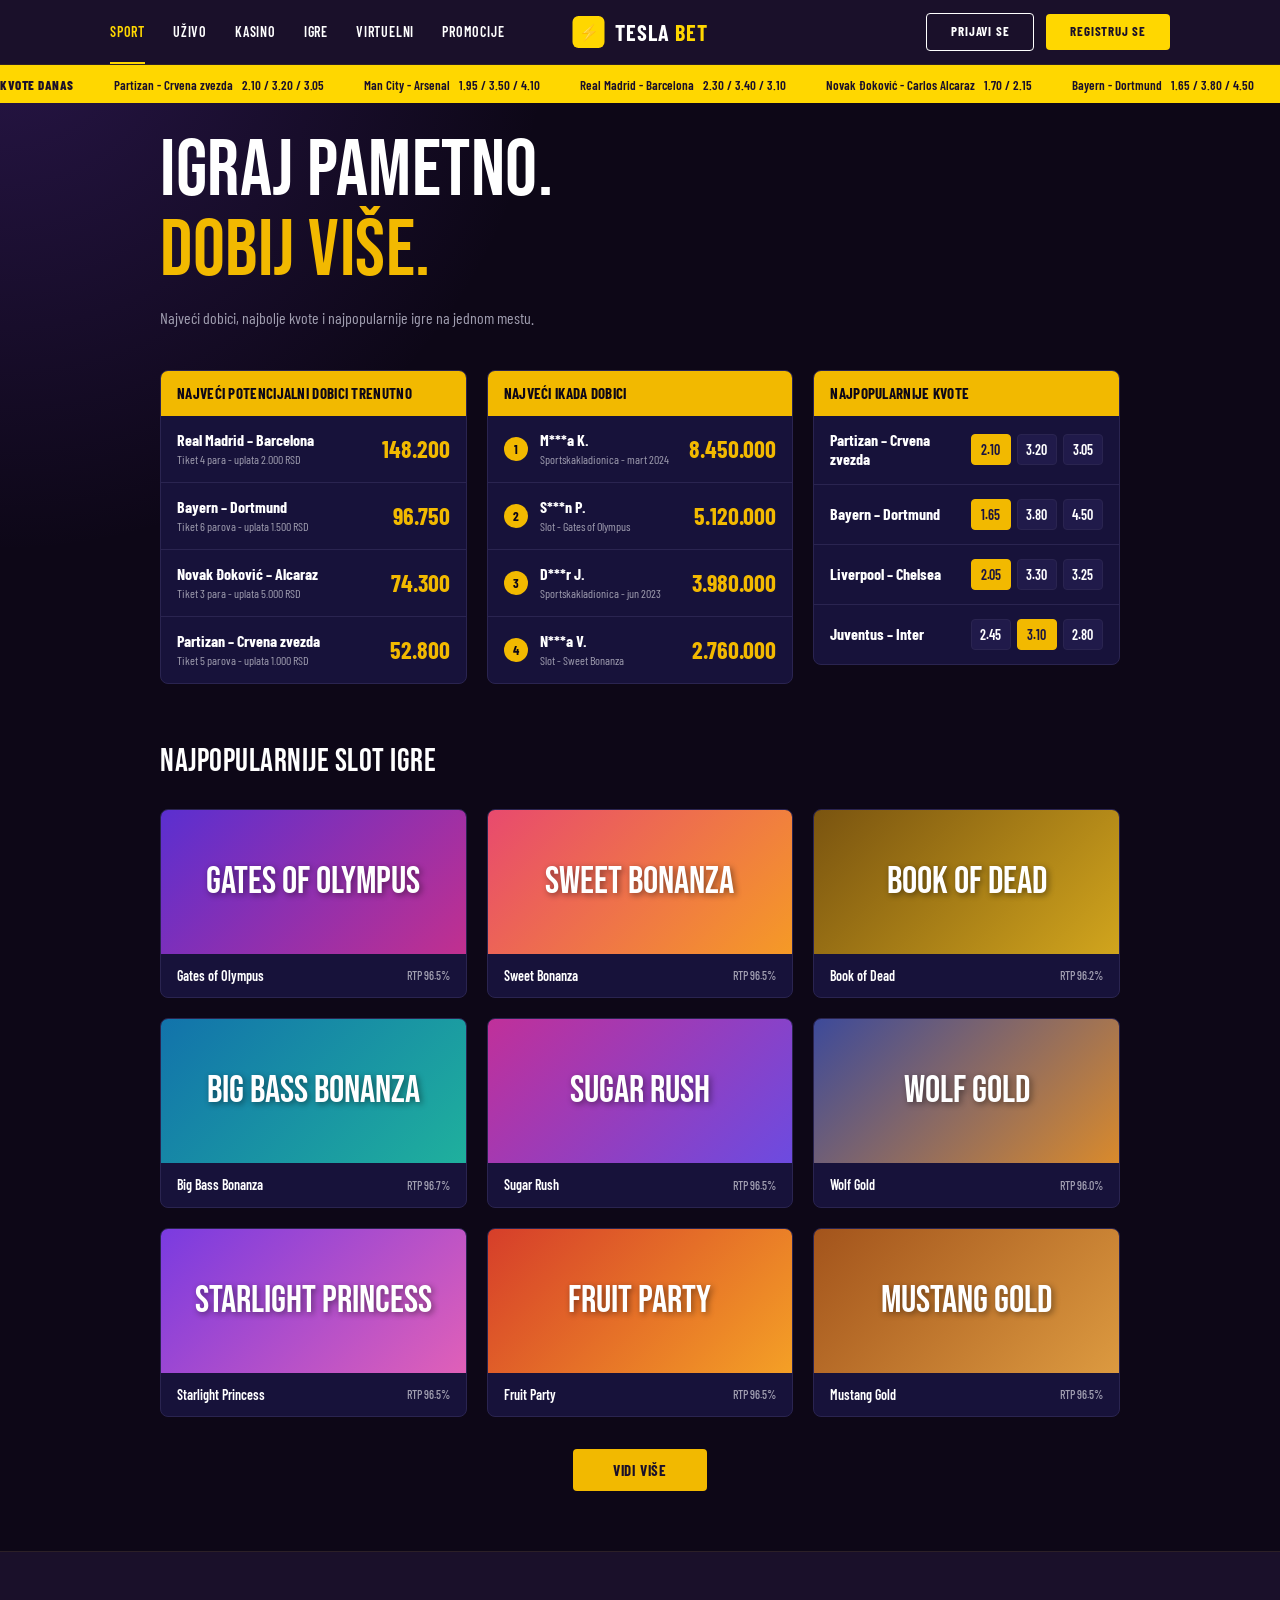
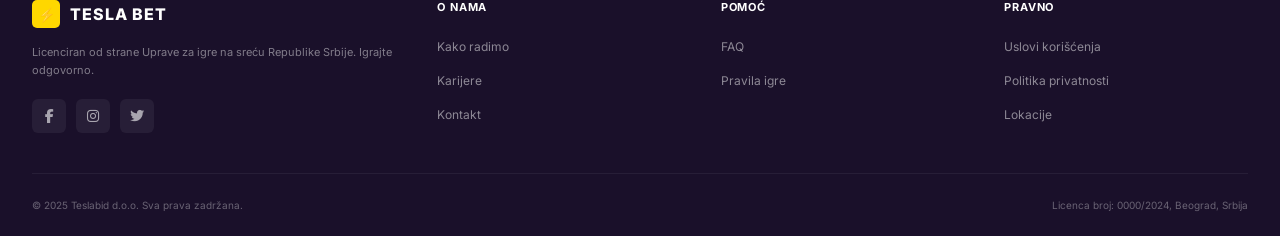
==== commit 044f624a: "optimizacija potpunog projekata & dodatak strane sa igrama odnosno prozor igre kao i omoguceno lokov" ====
--- a/wwwroot/index.html
+++ b/wwwroot/index.html
@@ -6,7 +6,8 @@
     <title>Tesla Bet</title>
     <link rel="preconnect" href="https://fonts.googleapis.com">
     <link rel="preconnect" href="https://fonts.gstatic.com" crossorigin>
-    <link href="https://fonts.googleapis.com/css2?family=Bebas+Neue&family=Barlow+Condensed:wght@400;500;600;700;800&display=swap" rel="stylesheet">
+    <link rel="stylesheet" href="https://cdnjs.cloudflare.com/ajax/libs/font-awesome/6.4.0/css/all.min.css">
+    <link href="https://fonts.googleapis.com/css2?family=Inter:wght@300;400;500;600;700;800;900&family=Bebas+Neue&family=Barlow+Condensed:wght@400;500;600;700;800&display=swap" rel="stylesheet">
     <link rel="stylesheet" href="pocetnaStrana.css">
 </head>
 <body>
@@ -18,18 +19,19 @@
                 <a href="#" class="active">Sport</a>
                 <a href="#">Uživo</a>
                 <a href="#">Kasino</a>
+                <a href="igre.html">Igre</a>
                 <a href="#">Virtuelni</a>
                 <a href="#">Promocije</a>
             </nav>
 
-            <a href="/wwwroot/index.html" class="header-logo">
+            <a href="index.html" class="header-logo">
                 <div class="logo-icon">⚡</div>
                 <div class="logo-text">Tesla <span class="yellow">Bet</span></div>
             </a>
 
             <div class="header-actions">
-                <a href="/wwwroot/loginStrana/loginStrana.html" class="btn-outline">Prijavi se</a>
-                <a href="/wwwroot/registracionaStrana.html" class="btn-primary">Registruj se</a>
+                <a href="loginStrana.html" class="btn-outline">Prijavi se</a>
+                <a href="registracionaStrana.html" class="btn-primary">Registruj se</a>
             </div>
         </div>
     </header>
@@ -241,44 +243,29 @@
 
     <!-- ===== FOOTER ===== -->
     <footer class="footer">
-        <div class="footer-content">
+        <div class="footer-inner">
             <div class="footer-brand">
                 <div class="footer-logo">
                     <div class="logo-icon">⚡</div>
-                    <div class="logo-text">Tesla <span class="yellow">Bet</span></div>
+                    <div class="logo-text">TESLA BET</div>
                 </div>
                 <p>Licenciran od strane Uprave za igre na sreću Republike Srbije. Igrajte odgovorno.</p>
-                <div class="social-icons">
-                    <a href="#" class="social-icon">f</a>
-                    <a href="#" class="social-icon">in</a>
-                    <a href="#" class="social-icon">t</a>
-                </div>
-            </div>
-
-            <div class="footer-column">
-                <h4>Kontakt</h4>
-                <ul>
-                    <li><a href="mailto:podrska@teslabet.rs">podrska@teslabet.rs</a></li>
-                    <li><a href="tel:+381111234567">+381 11 123 4567</a></li>
-                    <li>Beograd, Srbija</li>
-                </ul>
-            </div>
-
-            <div class="footer-column">
-                <h4>Informacije</h4>
-                <ul>
-                    <li><a href="#">Uslovi korišćenja</a></li>
-                    <li><a href="#">Politika privatnosti</a></li>
-                    <li><a href="#">Pravila igre</a></li>
-                </ul>
-            </div>
-        </div>
-
+                <div class="footer-social">
+                    <a href="#"><i class="fa-brands fa-facebook-f"></i></a>
+                    <a href="#"><i class="fa-brands fa-instagram"></i></a>
+                    <a href="#"><i class="fa-brands fa-twitter"></i></a>
+                </div>
+            </div>
+            <div class="footer-col"><h4>O nama</h4><ul><li><a href="#">Kako radimo</a></li><li><a href="#">Karijere</a></li><li><a href="#">Kontakt</a></li></ul></div>
+            <div class="footer-col"><h4>Pomoć</h4><ul><li><a href="#">FAQ</a></li><li><a href="#">Pravila igre</a></li></ul></div>
+            <div class="footer-col"><h4>Pravno</h4><ul><li><a href="#">Uslovi korišćenja</a></li><li><a href="#">Politika privatnosti</a></li><li><a href="#">Lokacije</a></li></ul></div>
+        </div>
         <div class="footer-bottom">
-            <p>© 2025 TeslaBet d.o.o. Sva prava zadržana.</p>
-            <p>Licenca br. 003/2024 - Beograd, Srbija</p>
+            <span>© 2025 Teslabid d.o.o. Sva prava zadržana.</span>
+            <span>Licenca broj: 0000/2024, Beograd, Srbija</span>
         </div>
     </footer>
 
+<script src="script.js"></script>
 </body>
 </html>
--- a/wwwroot/pocetnaStrana.css
+++ b/wwwroot/pocetnaStrana.css
@@ -80,7 +80,7 @@
     justify-content: space-between;
     padding: 0 20px;
     height: 64px;
-    max-width: var(--container);
+    max-width: 1100px;
     margin: 0 auto;
     position: relative;
 }
@@ -362,9 +362,14 @@
     border-color: var(--card-yellow);
 }
 
+.odds-btn {
+    cursor: pointer;
+}
+
 .odds-btn.active {
+    background-color: var(--card-yellow);
     border-color: var(--card-yellow);
-    color: var(--card-yellow);
+    color: #1a1440;
 }
 
 /* ===== SLOT IGRE ===== */
@@ -452,90 +457,125 @@
     background-color: var(--card-yellow);
 }
 
-/* ===== FOOTER ===== */
+/* ===== FOOTER (isti kao na login strani) ===== */
 .footer {
-    border-top: 1px solid rgba(255, 255, 255, 0.06);
-    padding: 40px 20px 20px;
-    margin-top: 48px;
-}
-
-.footer-content {
-    max-width: var(--container);
+    font-family: 'Inter', sans-serif;
+    background-color: #1A102A;
+    border-top: 1px solid rgba(255, 215, 0, 0.08);
+    padding: 48px 32px 24px;
+    margin-top: 60px;
+}
+
+.footer-inner {
+    max-width: 1400px;
     margin: 0 auto;
     display: grid;
-    grid-template-columns: 2fr 1fr 1fr;
+    grid-template-columns: 1.5fr 1fr 1fr 1fr;
     gap: 40px;
-    margin-bottom: 32px;
-}
-
-.footer-logo {
+    margin-bottom: 40px;
+}
+
+.footer-brand .footer-logo {
     display: flex;
     align-items: center;
     gap: 10px;
+    margin-bottom: 16px;
+}
+
+.footer-brand .footer-logo .logo-icon {
+    width: 28px;
+    height: 28px;
+    background-color: #FFD700;
+    border-radius: 5px;
+    display: flex;
+    align-items: center;
+    justify-content: center;
+    color: #1A102A;
+    font-size: 14px;
+    font-weight: 900;
+}
+
+.footer-brand .footer-logo .logo-text {
+    font-size: 16px;
+    font-weight: 800;
+    letter-spacing: 1px;
+    color: #FFFFFF;
 }
 
 .footer-brand p {
-    color: var(--text-muted);
+    font-size: 11px;
+    color: rgba(255, 255, 255, 0.45);
+    line-height: 1.6;
+    margin: 0 0 20px;
+    max-width: none;
+}
+
+.footer-social {
+    display: flex;
+    gap: 10px;
+}
+
+.footer-social a {
+    width: 34px;
+    height: 34px;
+    border-radius: 6px;
+    background-color: rgba(255, 255, 255, 0.06);
+    display: flex;
+    align-items: center;
+    justify-content: center;
+    color: rgba(255, 255, 255, 0.6);
     font-size: 14px;
-    margin: 16px 0;
-    max-width: 260px;
-    line-height: 1.5;
-}
-
-.social-icons {
-    display: flex;
-    gap: 10px;
-}
-
-.social-icon {
-    width: 32px;
-    height: 32px;
-    background-color: var(--bg-panel);
-    border: 1px solid var(--border-color);
-    border-radius: 4px;
-    display: flex;
-    justify-content: center;
-    align-items: center;
-    font-size: 13px;
+    transition: all 0.2s;
+}
+
+.footer-social a:hover {
+    background-color: #FFD700;
+    color: #1A102A;
+}
+
+.footer-col h4 {
+    font-size: 11px;
     font-weight: 700;
-    transition: background-color 0.2s;
-}
-
-.social-icon:hover {
-    background-color: var(--border-color);
-}
-
-.footer-column h4 {
-    color: var(--card-yellow);
+    text-transform: uppercase;
+    letter-spacing: 0.8px;
+    color: #FFFFFF;
+    margin-bottom: 18px;
+}
+
+.footer-col ul {
+    display: flex;
+    flex-direction: column;
+    gap: 12px;
+}
+
+.footer-col ul a {
     font-size: 12px;
-    font-weight: 700;
-    letter-spacing: 0.8px;
-    text-transform: uppercase;
-    margin-bottom: 16px;
-}
-
-.footer-column li {
-    margin-bottom: 10px;
-    font-size: 14px;
-}
-
-.footer-column a {
+    color: rgba(255, 255, 255, 0.5);
     transition: color 0.2s;
 }
 
-.footer-column a:hover {
-    color: var(--primary-yellow);
+.footer-col ul a:hover {
+    color: #FFD700;
 }
 
 .footer-bottom {
-    max-width: var(--container);
+    max-width: 1400px;
     margin: 0 auto;
-    padding-top: 18px;
+    padding-top: 24px;
     border-top: 1px solid rgba(255, 255, 255, 0.06);
     display: flex;
+    align-items: center;
     justify-content: space-between;
-    font-size: 12px;
-    color: var(--text-muted);
+    font-size: 10px;
+    color: rgba(255, 255, 255, 0.35);
+}
+
+.footer-bottom a {
+    color: rgba(255, 255, 255, 0.5);
+}
+
+.footer-bottom a:hover {
+    color: #FFD700;
 }
 
 /* ===== RESPONSIVE ===== */
@@ -550,6 +590,7 @@
 @media (max-width: 900px) {
     .header-nav { display: none; }
     .header-logo { position: static; transform: none; }
+    .footer-inner { grid-template-columns: 1fr 1fr; gap: 32px; }
 }
 
 @media (max-width: 700px) {
@@ -561,6 +602,9 @@
     .header-top { height: 56px; padding: 0 16px; }
     .header-actions .btn-outline { display: none; }
     .logo-text { font-size: 18px; }
-    .footer-content { grid-template-columns: 1fr; }
+}
+
+@media (max-width: 600px) {
+    .footer-inner { grid-template-columns: 1fr; gap: 28px; }
     .footer-bottom { flex-direction: column; gap: 8px; text-align: center; }
 }
